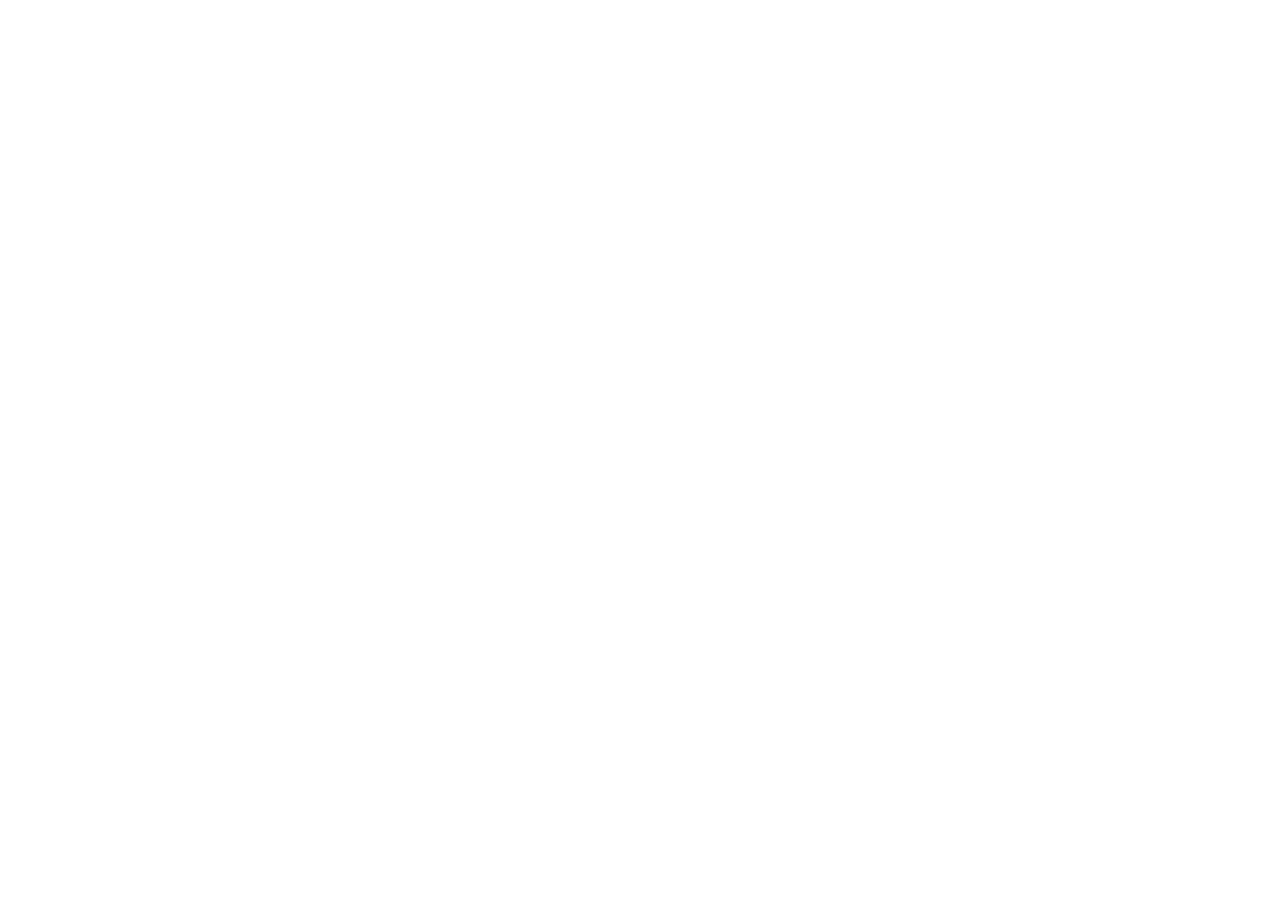
==== index.html @ 3b17bfa8 "pet-doc v1.0" ====
<!DOCTYPE html>
<html lang="en">
<head>
    <meta charset="UTF-8">
    <meta http-equiv="X-UA-Compatible" content="IE=edge">
    <meta name="viewport" content="width=device-width, initial-scale=1.0">
    <title>Document</title>
</head>
<body>
    
</body>
</html>
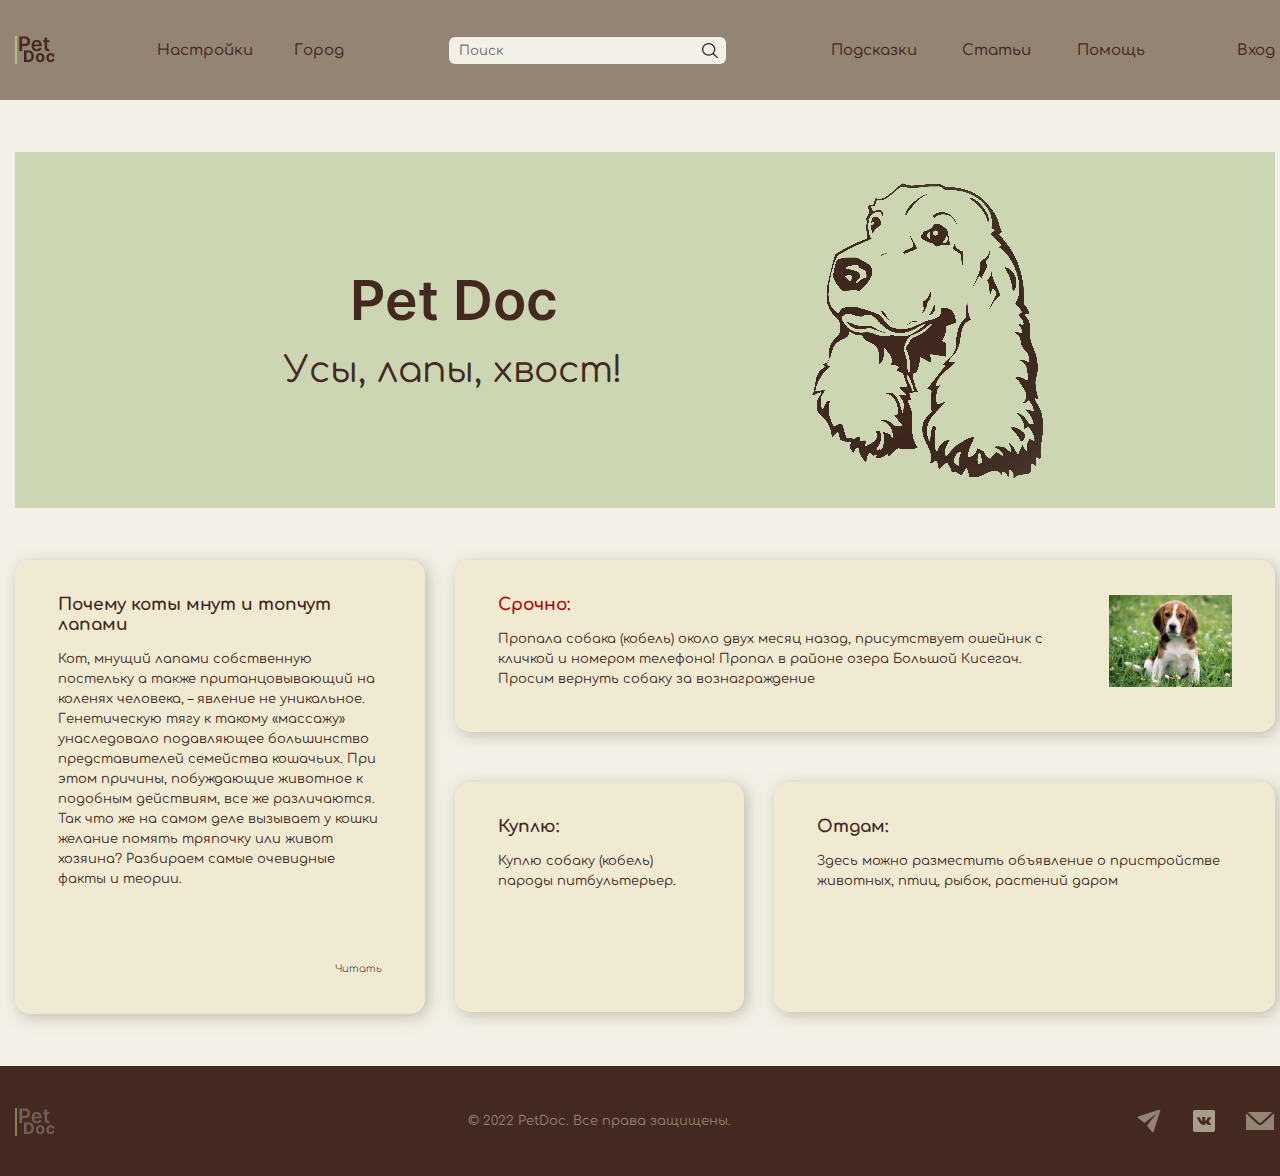
==== commit f4ceeb83: "pet-doc v1.01 FINAL popup -enter -reg" ====
--- a/index.html
+++ b/index.html
@@ -1,12 +1,309 @@
 <!DOCTYPE html>
 <html lang="en">
+
 <head>
     <meta charset="UTF-8">
     <meta http-equiv="X-UA-Compatible" content="IE=edge">
     <meta name="viewport" content="width=device-width, initial-scale=1.0">
-    <title>Document</title>
+    <title>Pet DOC</title>
+    <link rel="stylesheet" href="/css/style.css">
+    <script defer src="/js/script.js"></script>
 </head>
+
 <body>
-    
+    <header class="header lock-padding">
+        <div class="container">
+            <div class="header__inner">
+                <div class="header__logo">
+                    <div class="logo">
+                        <a href="#" class="logo__link link">
+                            <img src="/img/logo-header.png" alt="Лого" class="logo__img">
+                        </a>
+                    </div>
+                </div>
+                <div class="header__main">
+                    <div class="header__inner">
+                        <div class="header__left">
+                            <nav class="menu-header">
+                                <ul class="menu-header__list">
+                                    <li class="menu-header__item"><a href="#"
+                                            class="menu-header__link link">Настройки</a>
+                                    </li>
+                                    <li class="menu-header__item"><a href="#" class="menu-header__link link">Город</a>
+                                    </li>
+                                </ul>
+                            </nav>
+                        </div>
+                        <div class="header__center">
+                            <form action="#" method="post" class="form-search">
+                                <input type="text" class="form-search__input" placeholder="Поиск">
+                                <input type="button" class="form-search__btn link">
+                            </form>
+                        </div>
+                        <div class="header__right">
+                            <nav class="menu-header">
+                                <ul class="menu-header__list">
+                                    <li class="menu-header__item">
+                                        <a href="#" class="menu-header__link link">Подсказки</a>
+                                    </li>
+                                    <li class="menu-header__item">
+                                        <a href="#" class="menu-header__link link">Статьи</a>
+                                    </li>
+                                    <li class="menu-header__item menu-header__item-none">
+                                        <a href="#" class="menu-header__link link">Помощь</a>
+                                    </li>
+                                </ul>
+                            </nav>
+                        </div>
+                    </div>
+                </div>
+                <div class="header__exit">
+                    <nav class="menu-header">
+                        <ul class="menu-header__list">
+                            <li class="menu-header__item"><a href="#popup-enter" class="menu-header__link link popup-link">Вход</a></li>
+                        </ul>
+                    </nav>
+                </div>
+            </div>
+        </div>
+    </header>
+    <main class="main lock-padding">
+        <div class="container">
+            <section class="banner">
+                <div class="banner__body">
+                    <div class="banner__inner">
+                        <div class="banner__offer">
+                            <h1 class="banner__title">Pet Doc</h1>
+                            <h2 class="banner__text">Усы, лапы, хвост!</h2>
+                            <!-- <p class="banner__text">Вот мои докумунты!</p> -->
+                        </div>
+                        <div class="banner__image">
+                            <img src="/img/banner-dog.png" alt="Баннер" class="banner__img">
+                        </div>
+                    </div>
+                </div>
+            </section>
+            <section class="content">
+                <div class="content__inner">
+                    <div class="content__article">
+                        <article class="article block">
+                            <div class="article__inner">
+                                <div class="article__body">
+                                    <h4 class="article__title title">Почему коты мнут и топчут лапами</h4>
+                                    <p class="article__text text">
+                                        Кот, мнущий лапами собственную постельку а также пританцовывающий на коленях
+                                        человека, – явление не уникальное. Генетическую тягу к такому «массажу»
+                                        унаследовало подавляющее большинство представителей семейства кошачьих. При этом
+                                        причины, побуждающие животное к подобным действиям, все же различаются. Так что
+                                        же на самом деле вызывает у кошки
+                                        желание помять тряпочку или живот хозяина? Разбираем самые очевидные факты и
+                                        теории.
+                                    </p>
+                                </div>
+                                <div class="article__footer">
+                                    <a href="#" class="article__link link">Читать</a>
+                                </div>
+                            </div>
+                        </article>
+                    </div>
+                    <div class="content__ads">
+                        <div class="ads">
+                            <div class="ads__body">
+                                <div class="ads__block ads__block-long block">
+                                    <div class="ads__advert">
+                                        <div class="advert">
+                                            <div class="advert__inner advert__inner-image">
+                                                <div class="advert__content advert__content-image">
+                                                    <div class="advert__body">
+                                                        <h4 class="advert__title advert__title-red title">Срочно:</h4>
+                                                        <p class="advert__text text">
+                                                            Пропала собака (кобель) около двух месяц назад, присутствует
+                                                            ошейник с кличкой и номером телефона! Пропал в районе озера
+                                                            Большой Кисегач. Просим вернуть собаку за вознаграждение
+                                                        </p>
+                                                    </div>
+                                                </div>
+                                                <div class="advent__image">
+                                                    <img src="/img/ads-dog1.jpg" alt="Собака" class="advent__img">
+                                                </div>
+                                            </div>
+                                        </div>
+                                    </div>
+                                </div>
+                                <div class="ads__block ads__block-shot block">
+                                    <div class="ads__advert">
+                                        <div class="advert">
+                                            <div class="advert__inner">
+                                                <div class="advert__content">
+                                                    <div class="advert__body">
+                                                        <h4 class="advert__title title">Куплю:</h4>
+                                                        <p class="advert__text text">
+                                                            Куплю собаку (кобель) пароды питбультерьер.
+                                                        </p>
+                                                    </div>
+                                                </div>
+                                            </div>
+                                        </div>
+                                    </div>
+                                </div>
+                                <div class="ads__block ads__block-norm block">
+                                    <div class="ads__advert">
+                                        <div class="advert">
+                                            <div class="advert__inner">
+                                                <div class="advert__content">
+                                                    <div class="advert__body">
+                                                        <h4 class="advert__title title">Отдам:</h4>
+                                                        <p class="advert__text text">
+                                                            Здесь можно разместить объявление о пристройстве животных,
+                                                            птиц, рыбок, растений даром
+                                                        </p>
+                                                    </div>
+                                                </div>
+                                            </div>
+                                        </div>
+                                    </div>
+                                </div>
+                            </div>
+                        </div>
+                    </div>
+                </div>
+            </section>
+        </div>
+    </main>
+    <footer class="footer lock-padding">
+        <div class="container">
+            <div class="footer__inner">
+                <div class="footer__left">
+                    <div class="logo">
+                        <a href="#" class="logo__link link">
+                            <img src="/img/logo-footer.png" alt="Лого" class="logo__img">
+                        </a>
+                    </div>
+                </div>
+                <div class="footer__center">
+                    <p class="footer__copy">&#169 2022 PetDoc. Все права защищены.</p>
+                </div>
+                <div class="footer__right">
+                    <nav class="menu-footer">
+                        <ul class="menu-footer__list">
+                            <li class="menu-footer__item">
+                                <a href="#" class="menu-footer__link link">
+                                    <img src="/img/icon-telegram.png" alt="Telegram" class="menu-footer__img">
+                                </a>
+                            </li>
+                            <li class="menu-footer__item">
+                                <a href="#" class="menu-footer__link link">
+                                    <img src="/img/icon-vk.png" alt="VK" class="menu-footer__img">
+                                </a>
+                            </li>
+                            <li class="menu-footer__item">
+                                <a href="#" class="menu-footer__link link">
+                                    <img src="/img/icon-mail.png" alt="E-mail" class="menu-footer__img">
+                                </a>
+                            </li>
+                        </ul>
+                    </nav>
+                </div>
+            </div>
+        </div>
+    </footer>
+
+    <div id="popup-enter" class="popup-entrance">
+        <div class="popup-entrance__body">
+            <div class="popup-entrance__content">
+                <div class="popup-entrance__header">
+                    <div class="popup-entrance__close">
+                        <a href="#" class="popup-entrance__close-link  close-popup"><span class="popup-entrance__close-icon"></span></a>
+                    </div>
+                    <h2 class="popup-entrance__title">Вход</h2>
+                </div>
+                <div class="popup-entrance__form-entrance">
+                    <form class="form-entrance" action="#" method="post">
+                        <div class="form-entrance__imputs">
+                            <label class="form-entrance__label form-entrance__label-email"
+                                for="#entrance-email"></label>
+                            <input class="form-entrance__input form-entrance__input-email" id="entrance-email"
+                                type="text" placeholder="Почта" tabindex="1" />
+                            <label class="form-entrance__lebel form-entrance__label-password"
+                                for="#entrance-password"></label>
+                            <input class="form-entrance__input form-entrance__input-password" id="entrance-password"
+                                type="password" placeholder="Пароль" tabindex="2" />
+                        </div>
+                        <div class="form-entrance__checkbox">
+                            <div class="checkbox">
+                                <label class="checkbox__label">
+                                    <input class="checkbox__input" type="checkbox" tabindex="4" />
+                                    <span class="checkbox__span-fake"></span>
+                                    <span class="checkbox__span">Запомнить меня</span>
+                                </label>
+                            </div>
+                        </div>
+                        <label class="form-entrance__label form-entrance__label">
+                            <input class="form-entrance__button" id="entrance-button" type="button" value="Войти"
+                            tabindex="5" />
+                        </label>
+                    </form>
+                </div>
+                <div class="popup-entrance__footer">
+                    <div class="popup-entrance__footer-inem">
+                        <a href="#" class="popup-entrance__link">Забыли пароль?</a>
+                    </div>
+                    <div class="popup-entrance__footer-inem">
+                        <a href="#popup-reg" class="popup-entrance__link popup-link">Зарегистрироваться</a>
+                    </div>
+                </div>
+            </div>
+        </div>
+    </div>
+    <div id="popup-reg" class="popup-entrance">
+        <div class="popup-entrance__body">
+            <div class="popup-entrance__content">
+                <div class="popup-entrance__header">
+                    <div class="popup-entrance__close">
+                        <a href="#" class="popup-entrance__close-link close-popup"><span class="popup-entrance__close-icon"></span></a>
+                    </div>
+                    <h2 class="popup-entrance__title">Регистрация</h2>
+                </div>
+                <div class="popup-entrance__form-entrance">
+                    <form class="form-entrance" action="#" method="post">
+                        <div class="form-entrance__imputs">
+                            <label class="form-entrance__label form-entrance__label-login"
+                                for="#entrance-login"></label>
+                            <input class="form-entrance__input form-entrance__input-login" id="entrance-login"
+                                type="text" placeholder="Логин" tabindex="1" />
+                            <label class="form-entrance__label form-entrance__label-email"
+                                for="#entrance-email"></label>
+                            <input class="form-entrance__input form-entrance__input-email" id="entrance-email"
+                                type="text" placeholder="Почта" tabindex="2" />
+                            <label class="form-entrance__lebel form-entrance__label-password"
+                                for="#entrance-password"></label>
+                            <input class="form-entrance__input form-entrance__input-password" id="entrance-password"
+                                type="password" placeholder="Пароль" tabindex="3" />
+                            <label class="form-entrance__lebel form-entrance__label-password"
+                                for="#entrance-password-again"></label>
+                            <input class="form-entrance__input form-entrance__input-password"
+                                id="entrance-password-again" type="password" placeholder="Пароль ещё раз"
+                                tabindex="4" />
+                        </div>
+                        <div class="form-entrance__checkbox">
+                            <div class="checkbox">
+                                <label class="checkbox__label">
+                                    <input class="checkbox__input" type="checkbox" tabindex="5" />
+                                    <span class="checkbox__span-fake"></span>
+                                    <span class="checkbox__span">Согласен с <a href="#" class="checkbox__link checkbox__link-rules">"Правилами сервиса".</a></span>
+                                </label>
+                            </div>
+                        </div>
+                        <label class="form-entrance__label form-entrance__label">
+                            <input class="form-entrance__button" id="entrance-button" type="button" value="Зарегистрироваться"
+                                tabindex="5" />
+                        </label>
+                    </form>
+                </div>
+            </div>
+        </div>
+    </div>
+
 </body>
+
 </html>--- a/css/style.css
+++ b/css/style.css
@@ -0,0 +1,764 @@
+@charset "UTF-8";
+/*Обнуление*/
+* {
+  padding: 0;
+  margin: 0;
+  border: 0;
+}
+
+*, *:before, *:after {
+  -webkit-box-sizing: border-box;
+  box-sizing: border-box;
+}
+
+:focus, :active {
+  outline: none;
+}
+
+a:focus, a:active {
+  outline: none;
+}
+
+nav, footer, header, aside {
+  display: block;
+}
+
+html, body {
+  height: 100%;
+  width: 100%;
+  font-size: 100%;
+  line-height: 1;
+  font-size: 14px;
+  -ms-text-size-adjust: 100%;
+  -moz-text-size-adjust: 100%;
+  -webkit-text-size-adjust: 100%;
+}
+
+input, button, textarea {
+  font-family: inherit;
+}
+
+input::-ms-clear {
+  display: none;
+}
+
+button {
+  cursor: pointer;
+}
+
+button::-moz-focus-inner {
+  padding: 0;
+  border: 0;
+}
+
+a, a:visited {
+  text-decoration: none;
+}
+
+a:hover {
+  text-decoration: none;
+}
+
+ul li {
+  list-style: none;
+}
+
+img {
+  vertical-align: top;
+}
+
+h1, h2, h3, h4, h5, h6 {
+  font-size: inherit;
+  font-weight: inherit;
+}
+
+/*--------------------*/
+@font-face {
+  font-family: "Inter-SemiBold";
+  src: url(/fonts/Inter-SemiBold.eot);
+  src: url(/fonts/Inter-SemiBold.eot?#iefix) format("embedded-opentype"), url(/fonts/Inter-SemiBold.otf) format("otf"), url(/fonts/Inter-SemiBold.ttf) format("truetype"), url(/fonts/Inter-SemiBold.woff) format("woff"), url(/fonts/Inter-SemiBold.woff2) format("woff2");
+}
+@font-face {
+  font-family: "Comfortaa-VariableFont_wght";
+  src: url(/fonts/Comfortaa-VariableFont_wght.eot);
+  src: url(/fonts/Comfortaa-VariableFont_wght.eot?#iefix) format("embedded-opentype"), url(/fonts/Comfortaa-VariableFont_wght.otf) format("otf"), url(/fonts/Comfortaa-VariableFont_wght.ttf) format("truetype"), url(/fonts/Comfortaa-VariableFont_wght.woff) format("woff"), url(/fonts/Comfortaa-VariableFont_wght.woff2) format("woff2");
+}
+html,
+body {
+  font-family: "Comfortaa-VariableFont_wght", sans-serif;
+  font-weight: 400;
+  font-size: 13px;
+  color: #43291F;
+}
+
+html,
+body {
+  background-color: #F3F1E7;
+}
+
+body.lock {
+  overflow: hidden;
+}
+
+.header {
+  width: 100%;
+  height: 100px;
+  background-color: #948474;
+  background-size: cover;
+  margin-bottom: 52px;
+}
+.header__inner {
+  display: -webkit-box;
+  display: -ms-flexbox;
+  display: flex;
+  -webkit-box-pack: justify;
+      -ms-flex-pack: justify;
+          justify-content: space-between;
+  -webkit-box-align: center;
+      -ms-flex-align: center;
+          align-items: center;
+  height: 100px;
+}
+.header__main {
+  width: 988px;
+}
+.header__left {
+  width: 187px;
+}
+.header__right {
+  width: 314px;
+}
+
+.container {
+  width: 1290px;
+  margin: 0 auto;
+}
+
+.menu-header__list {
+  display: -webkit-box;
+  display: -ms-flexbox;
+  display: flex;
+  -webkit-box-pack: justify;
+      -ms-flex-pack: justify;
+          justify-content: space-between;
+  -webkit-box-align: center;
+      -ms-flex-align: center;
+          align-items: center;
+}
+.menu-header__link {
+  font-weight: 500;
+  font-size: 15px;
+  color: #43291F;
+}
+.menu-header__link:hover {
+  font-weight: 600;
+}
+.form-search {
+  position: relative;
+  width: 277px;
+  height: 27px;
+  /* Firefox 19+ */
+  /* Firefox 18- */
+}
+.form-search__input {
+  width: 277px;
+  height: 27px;
+  border-radius: 6px;
+  padding: 10px;
+  background-color: #F3F1E7;
+}
+.form-search ::-webkit-input-placeholder {
+  font-weight: 500;
+}
+.form-search ::-moz-placeholder {
+  font-weight: 500;
+}
+.form-search :-moz-placeholder {
+  font-weight: 500;
+}
+.form-search :-ms-input-placeholder {
+  font-weight: 500;
+}
+.form-search__btn {
+  width: 16px;
+  height: 15px;
+  background-image: url(/img/icon-search.png);
+  background-repeat: no-repeat;
+  position: absolute;
+  right: 8px;
+  top: 6px;
+  cursor: pointer;
+  z-index: 2;
+}
+
+.main {
+  width: 100%;
+  margin-bottom: 52px;
+}
+
+.banner {
+  background-color: #CCD6B2;
+  width: 100%;
+  height: 356px;
+  padding-left: 269px;
+  padding-right: 232px;
+  margin-bottom: 52px;
+}
+.banner__inner {
+  height: 356px;
+  display: -webkit-box;
+  display: -ms-flexbox;
+  display: flex;
+  -webkit-box-pack: justify;
+      -ms-flex-pack: justify;
+          justify-content: space-between;
+  -webkit-box-align: center;
+      -ms-flex-align: center;
+          align-items: center;
+}
+.banner__title {
+  font-family: "Inter-SemiBold", sans-serif;
+  font-weight: 600;
+  font-size: 55px;
+  text-align: center;
+  margin-bottom: 24px;
+}
+.banner__text {
+  font-size: 36px;
+  text-align: center;
+}
+.content__inner {
+  display: -webkit-box;
+  display: -ms-flexbox;
+  display: flex;
+  -webkit-box-pack: justify;
+      -ms-flex-pack: justify;
+          justify-content: space-between;
+  -webkit-box-align: center;
+      -ms-flex-align: center;
+          align-items: center;
+}
+.content__ads {
+  width: 850px;
+  height: 454px;
+}
+
+.article {
+  width: 410px;
+  height: 454px;
+}
+.article__inner {
+  display: -webkit-box;
+  display: -ms-flexbox;
+  display: flex;
+  -webkit-box-orient: vertical;
+  -webkit-box-direction: normal;
+      -ms-flex-direction: column;
+          flex-direction: column;
+  -webkit-box-pack: justify;
+      -ms-flex-pack: justify;
+          justify-content: space-between;
+  -webkit-box-align: end;
+      -ms-flex-align: end;
+          align-items: flex-end;
+  height: 100%;
+}
+.article__title {
+  font-weight: 700;
+  font-size: 17px;
+  line-height: 20px;
+  margin-bottom: 14px;
+}
+.article__text {
+  line-height: 20px;
+}
+.article__link {
+  font-weight: 300;
+  font-size: 10px;
+  color: #43291F;
+  line-height: 20px;
+}
+.article__link:hover {
+  font-weight: 700;
+}
+
+.block {
+  background-color: #F0EAD2;
+  border-radius: 15px;
+  padding: 35px 43px;
+  overflow: hidden;
+  -webkit-box-shadow: 3px 3px 15px rgba(148, 132, 116, 0.5);
+          box-shadow: 3px 3px 15px rgba(148, 132, 116, 0.5);
+}
+
+.ads__body {
+  display: -ms-grid;
+  display: grid;
+  -ms-grid-columns: 1fr 30px 1fr 30px 1fr 30px 1fr 30px 1fr 30px 1fr 30px 1fr 30px 1fr;
+  grid-template-columns: repeat(8, 1fr);
+  -ms-grid-rows: 172px 50px 230px;
+  grid-template-rows: 172px 230px;
+  row-gap: 50px;
+  -webkit-column-gap: 30px;
+     -moz-column-gap: 30px;
+          column-gap: 30px;
+}
+
+.ads__body > *:nth-child(1) {
+  -ms-grid-row: 1;
+  -ms-grid-column: 1;
+}
+
+.ads__body > *:nth-child(2) {
+  -ms-grid-row: 1;
+  -ms-grid-column: 3;
+}
+
+.ads__body > *:nth-child(3) {
+  -ms-grid-row: 1;
+  -ms-grid-column: 5;
+}
+
+.ads__body > *:nth-child(4) {
+  -ms-grid-row: 1;
+  -ms-grid-column: 7;
+}
+
+.ads__body > *:nth-child(5) {
+  -ms-grid-row: 1;
+  -ms-grid-column: 9;
+}
+
+.ads__body > *:nth-child(6) {
+  -ms-grid-row: 1;
+  -ms-grid-column: 11;
+}
+
+.ads__body > *:nth-child(7) {
+  -ms-grid-row: 1;
+  -ms-grid-column: 13;
+}
+
+.ads__body > *:nth-child(8) {
+  -ms-grid-row: 1;
+  -ms-grid-column: 15;
+}
+
+.ads__body > *:nth-child(9) {
+  -ms-grid-row: 3;
+  -ms-grid-column: 1;
+}
+
+.ads__body > *:nth-child(10) {
+  -ms-grid-row: 3;
+  -ms-grid-column: 3;
+}
+
+.ads__body > *:nth-child(11) {
+  -ms-grid-row: 3;
+  -ms-grid-column: 5;
+}
+
+.ads__body > *:nth-child(12) {
+  -ms-grid-row: 3;
+  -ms-grid-column: 7;
+}
+
+.ads__body > *:nth-child(13) {
+  -ms-grid-row: 3;
+  -ms-grid-column: 9;
+}
+
+.ads__body > *:nth-child(14) {
+  -ms-grid-row: 3;
+  -ms-grid-column: 11;
+}
+
+.ads__body > *:nth-child(15) {
+  -ms-grid-row: 3;
+  -ms-grid-column: 13;
+}
+
+.ads__body > *:nth-child(16) {
+  -ms-grid-row: 3;
+  -ms-grid-column: 15;
+}
+.ads__block-long {
+  -ms-grid-row: 1;
+      grid-row-start: 1;
+  -ms-grid-row-span: 1;
+  grid-row-end: 2;
+  -ms-grid-column: 1;
+      grid-column-start: 1;
+  -ms-grid-column-span: 8;
+  grid-column-end: 9;
+}
+.ads__block-shot {
+  -ms-grid-row: 2;
+      grid-row-start: 2;
+  -ms-grid-row-span: 1;
+  grid-row-end: 3;
+  -ms-grid-column: 1;
+      grid-column-start: 1;
+  -ms-grid-column-span: 3;
+  grid-column-end: 4;
+}
+.ads__block-norm {
+  -ms-grid-row: 2;
+      grid-row-start: 2;
+  -ms-grid-row-span: 1;
+  grid-row-end: 3;
+  -ms-grid-column: 4;
+      grid-column-start: 4;
+  -ms-grid-column-span: 5;
+  grid-column-end: 9;
+}
+
+.advert__inner-image {
+  display: -webkit-box;
+  display: -ms-flexbox;
+  display: flex;
+  -webkit-box-pack: justify;
+      -ms-flex-pack: justify;
+          justify-content: space-between;
+  -webkit-box-align: start;
+      -ms-flex-align: start;
+          align-items: flex-start;
+}
+.advert__content {
+  overflow: hidden;
+}
+.advert__content-image {
+  width: 547px;
+}
+.advert__title {
+  font-weight: 700;
+  font-size: 17px;
+  line-height: 20px;
+  margin-bottom: 14px;
+}
+.advert__title-red {
+  color: #B40909;
+}
+.advert__body {
+  overflow: hidden;
+}
+.advert__text {
+  line-height: 20px;
+}
+.advert__image {
+  -ms-flex-item-align: center;
+      -ms-grid-row-align: center;
+      align-self: center;
+}
+.advert__img {
+  width: 123px;
+  height: 92px;
+}
+
+.footer {
+  width: 100%;
+  height: 110px;
+  background-color: #43291F;
+}
+.footer__inner {
+  height: 110px;
+  display: -webkit-box;
+  display: -ms-flexbox;
+  display: flex;
+  -webkit-box-pack: justify;
+      -ms-flex-pack: justify;
+          justify-content: space-between;
+  -webkit-box-align: center;
+      -ms-flex-align: center;
+          align-items: center;
+}
+.footer__copy {
+  color: #948474;
+}
+.footer__right {
+  width: 140px;
+}
+
+.menu-footer__list {
+  display: -webkit-box;
+  display: -ms-flexbox;
+  display: flex;
+  -webkit-box-pack: justify;
+      -ms-flex-pack: justify;
+          justify-content: space-between;
+  -webkit-box-align: center;
+      -ms-flex-align: center;
+          align-items: center;
+}
+.popup-entrance {
+  position: fixed;
+  width: 100%;
+  height: 100%;
+  background-color: rgba(67, 41, 31, 0.8);
+  top: 0;
+  left: 0;
+  z-index: 5;
+  opacity: 0;
+  visibility: hidden;
+  overflow-y: auto;
+  overflow-x: hidden;
+  -webkit-transition: all 0.8s ease 0s;
+  transition: all 0.8s ease 0s;
+}
+.popup-entrance__body {
+  min-height: 100%;
+  display: -webkit-box;
+  display: -ms-flexbox;
+  display: flex;
+  -webkit-box-align: center;
+      -ms-flex-align: center;
+          align-items: center;
+  -webkit-box-pack: center;
+      -ms-flex-pack: center;
+          justify-content: center;
+}
+.popup-entrance__content {
+  background-color: #F3F1E7;
+  width: 451px;
+  padding: 30px 30px 78px 30px;
+  border-radius: 15px;
+}
+.popup-entrance__header {
+  margin-bottom: 53px;
+}
+.popup-entrance__close {
+  position: relative;
+  width: 100%;
+  height: 15px;
+  margin-bottom: 27px;
+  top: 0;
+  left: 0;
+}
+.popup-entrance__close-icon {
+  display: inline-block;
+  position: absolute;
+  top: 0;
+  right: 0;
+  width: 15px;
+  height: 15px;
+}
+.popup-entrance__close-icon::before, .popup-entrance__close-icon::after {
+  content: "";
+  left: 0;
+  position: absolute;
+  height: 10%;
+  width: 100%;
+  border: 1px solid #43291F;
+}
+.popup-entrance__close-icon::before {
+  top: 50%;
+  -webkit-transform: rotate(-45deg) translate(0px, -50%);
+          transform: rotate(-45deg) translate(0px, -50%);
+}
+.popup-entrance__close-icon::after {
+  bottom: 50%;
+  -webkit-transform: rotate(45deg) translate(0px, 50%);
+          transform: rotate(45deg) translate(0px, 50%);
+}
+.popup-entrance__title {
+  font-size: 36px;
+  text-align: center;
+}
+.popup-entrance__footer {
+  margin-top: 36px;
+}
+.popup-entrance__footer-inem {
+  display: -webkit-box;
+  display: -ms-flexbox;
+  display: flex;
+  -webkit-box-pack: center;
+      -ms-flex-pack: center;
+          justify-content: center;
+  -webkit-box-align: center;
+      -ms-flex-align: center;
+          align-items: center;
+  margin-bottom: 12px;
+}
+.popup-entrance__footer-inem:last-child {
+  margin-bottom: 0;
+}
+.popup-entrance__link {
+  color: #948474;
+}
+.popup-entrance__link:hover {
+  font-weight: 600;
+}
+
+.popup-entrance.open {
+  opacity: 1;
+  visibility: visible;
+}
+
+.form-entrance {
+  width: 324px;
+  margin: 0 auto;
+  /* Firefox 19+ */
+  /* Firefox 18- */
+}
+.form-entrance__imputs {
+  margin-bottom: 15px;
+}
+.form-entrance__input {
+  width: 324px;
+  height: 37px;
+  border: 1px solid #43291f;
+  border-radius: 9px;
+  margin-bottom: 12px;
+  padding: 10px 10px 10px 40px;
+  font-weight: 400;
+  font-size: 15px;
+  line-height: 17px;
+  color: #43291F;
+  background-color: #F3F1E7;
+  background-repeat: no-repeat;
+  cursor: pointer;
+}
+.form-entrance__input:last-child {
+  margin-bottom: 0;
+}
+.form-entrance__input::before {
+  content: "";
+  position: absolute;
+}
+.form-entrance ::-webkit-input-placeholder {
+  font-weight: 400;
+  font-size: 15px;
+  line-height: 17px;
+  color: #948474;
+}
+.form-entrance ::-moz-placeholder {
+  font-weight: 400;
+  font-size: 15px;
+  line-height: 17px;
+  color: #948474;
+}
+.form-entrance :-moz-placeholder {
+  font-weight: 400;
+  font-size: 15px;
+  line-height: 17px;
+  color: #948474;
+}
+.form-entrance :-ms-input-placeholder {
+  font-weight: 400;
+  font-size: 15px;
+  line-height: 17px;
+  color: #948474;
+}
+.form-entrance__input-login {
+  background-image: url(/img/icon-user.png);
+  background-position: left 10px top 7px;
+}
+.form-entrance__input-email {
+  background-image: url(/img/icon-mail_small.png);
+  background-position: left 10px top 7px;
+}
+.form-entrance__input-password {
+  background-image: url(/img/icon-password.png);
+  background-position: left 12px top 9px;
+}
+.form-entrance__checkbox {
+  width: 324px;
+  display: -webkit-box;
+  display: -ms-flexbox;
+  display: flex;
+  -webkit-box-pack: justify;
+      -ms-flex-pack: justify;
+          justify-content: space-between;
+  -webkit-box-align: center;
+      -ms-flex-align: center;
+          align-items: center;
+  margin-bottom: 31px;
+}
+.form-entrance__button {
+  width: 324px;
+  height: 37px;
+  background-color: #ADC178;
+  border-radius: 9px;
+  font-weight: 700;
+  font-size: 16px;
+  color: #43291F;
+  cursor: pointer;
+}
+
+.checkbox {
+  width: 324px;
+}
+.checkbox__label {
+  position: relative;
+  width: 324px;
+  height: 15px;
+  bottom: 0px;
+  left: 0px;
+  cursor: pointer;
+}
+.checkbox__input {
+  display: none;
+}
+.checkbox__span-fake {
+  display: block;
+  position: relative;
+  width: 15px;
+  height: 15px;
+  border: 1px solid #948474;
+  border-radius: 4px;
+  bottom: 0;
+  left: 0;
+}
+.checkbox__span-fake::before {
+  content: "";
+  position: absolute;
+  display: block;
+  width: 7.5px;
+  height: 7.5px;
+  border-radius: 2px;
+  top: 50%;
+  left: 50%;
+  -webkit-transform: translate(-50%, -50%);
+          transform: translate(-50%, -50%);
+  background-color: #948474;
+  opacity: 0;
+  -webkit-transition: all 1s ease;
+  transition: all 1s ease;
+}
+.checkbox__input:checked + .checkbox__span-fake::before {
+  opacity: 1;
+}
+.checkbox__span {
+  display: inline-block;
+  position: absolute;
+  font-weight: 400;
+  font-size: 11px;
+  color: #948474;
+  left: 25px;
+  top: 3px;
+}
+.checkbox__link {
+  font-size: 13px;
+  color: #948474;
+}
+.checkbox__link:hover {
+  font-weight: 600;
+}
+@media (max-width: 1290px) {
+  .header {
+    width: 1290px;
+  }
+  .main {
+    width: 1290px;
+  }
+  .footer {
+    width: 1290px;
+  }
+  .container {
+    padding: 0 15px;
+  }
+  .content__article {
+    margin-right: 30px;
+  }
+}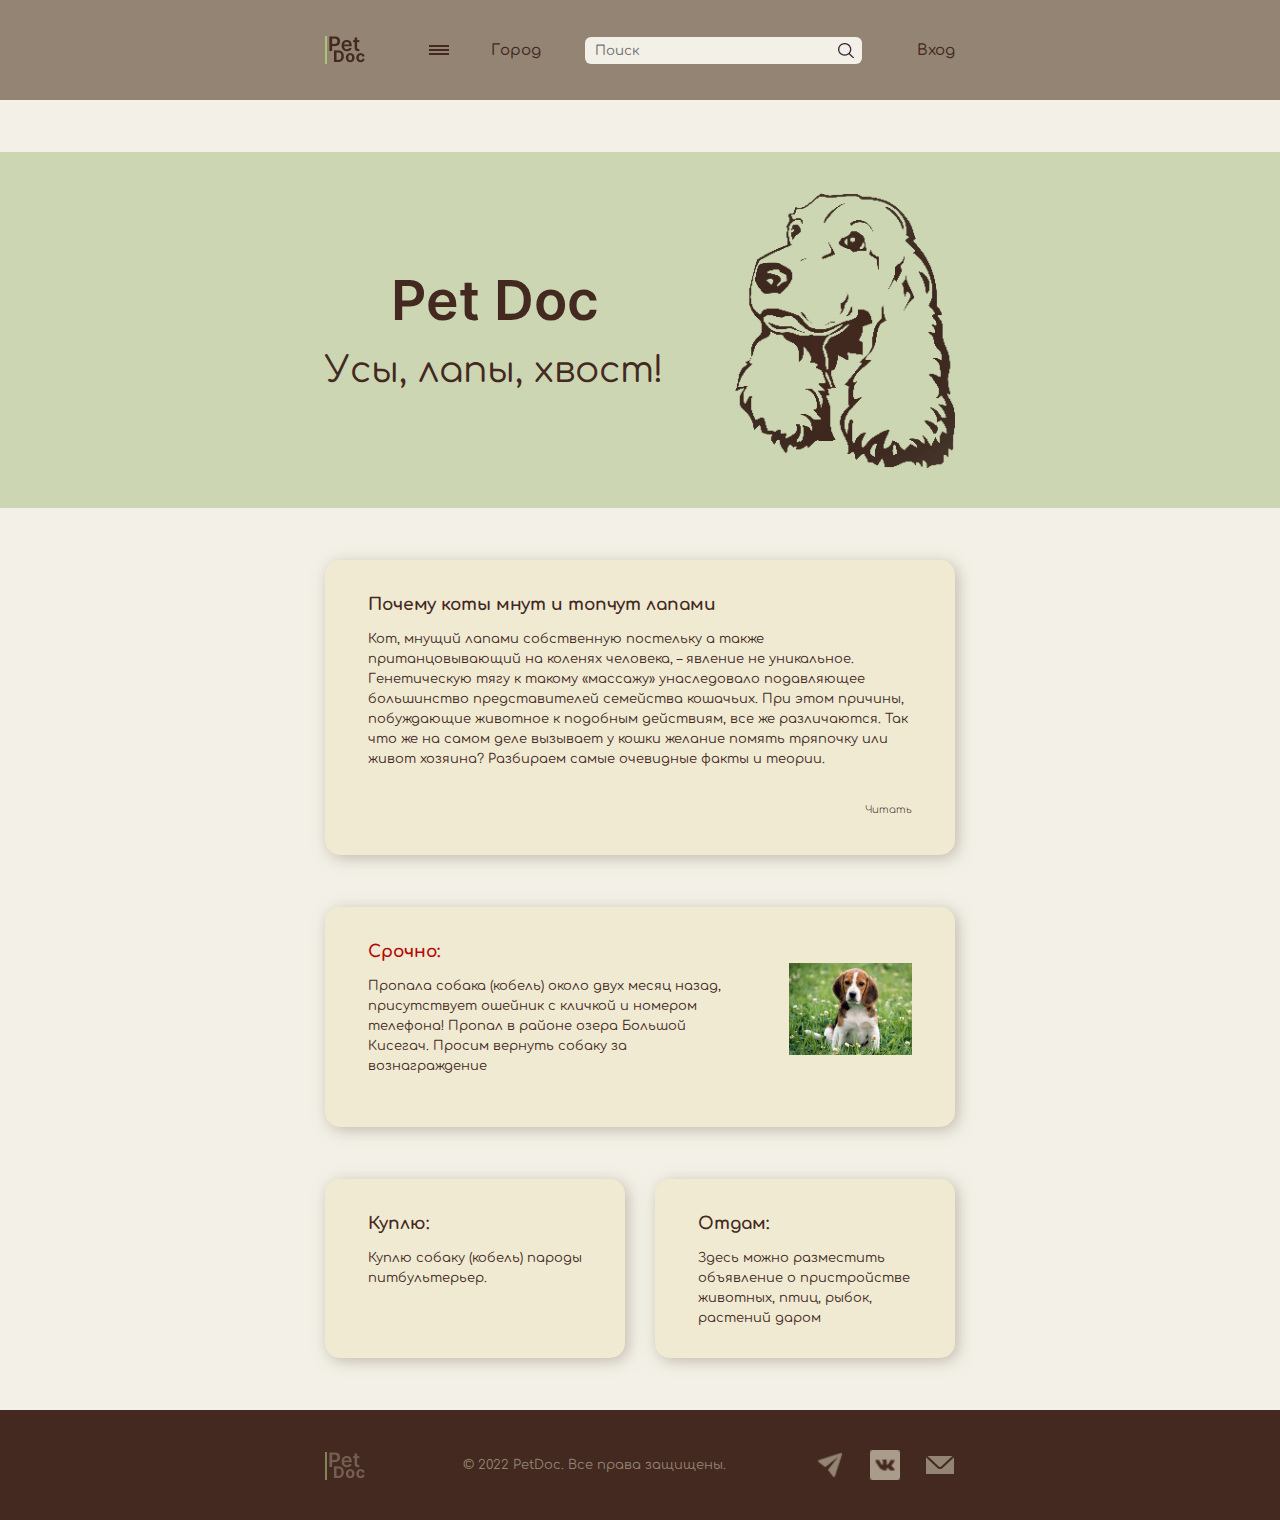
==== commit 010faf0c: "pet-doc v1.02 FINAL index.html adaptiv" ====
--- a/index.html
+++ b/index.html
@@ -23,13 +23,17 @@
                 </div>
                 <div class="header__main">
                     <div class="header__inner">
+                        <a href="#popup-burger" class="header__burger-link popup-link">
+                            <span class="header__burger-span"></span>
+                        </a>
                         <div class="header__left">
                             <nav class="menu-header">
                                 <ul class="menu-header__list">
+                                    <li class="menu-header__item  menu-header__item-none"><a href="/personal.html"
+                                            class="menu-header__link link">Настройки</a>
+                                    </li>
                                     <li class="menu-header__item"><a href="#"
-                                            class="menu-header__link link">Настройки</a>
-                                    </li>
-                                    <li class="menu-header__item"><a href="#" class="menu-header__link link">Город</a>
+                                            class="menu-header__link link">Город</a>
                                     </li>
                                 </ul>
                             </nav>
@@ -43,10 +47,10 @@
                         <div class="header__right">
                             <nav class="menu-header">
                                 <ul class="menu-header__list">
-                                    <li class="menu-header__item">
+                                    <li class="menu-header__item  menu-header__item-none">
                                         <a href="#" class="menu-header__link link">Подсказки</a>
                                     </li>
-                                    <li class="menu-header__item">
+                                    <li class="menu-header__item  menu-header__item-none">
                                         <a href="#" class="menu-header__link link">Статьи</a>
                                     </li>
                                     <li class="menu-header__item menu-header__item-none">
@@ -60,7 +64,8 @@
                 <div class="header__exit">
                     <nav class="menu-header">
                         <ul class="menu-header__list">
-                            <li class="menu-header__item"><a href="#popup-enter" class="menu-header__link link popup-link">Вход</a></li>
+                            <li class="menu-header__item"><a href="#popup-enter"
+                                    class="menu-header__link link popup-link">Вход</a></li>
                         </ul>
                     </nav>
                 </div>
@@ -68,22 +73,23 @@
         </div>
     </header>
     <main class="main lock-padding">
-        <div class="container">
-            <section class="banner">
+        <section class="banner">
+            <div class="container">
                 <div class="banner__body">
                     <div class="banner__inner">
                         <div class="banner__offer">
                             <h1 class="banner__title">Pet Doc</h1>
-                            <h2 class="banner__text">Усы, лапы, хвост!</h2>
-                            <!-- <p class="banner__text">Вот мои докумунты!</p> -->
+                            <p class="banner__text">Усы, лапы, хвост!</p>
                         </div>
                         <div class="banner__image">
                             <img src="/img/banner-dog.png" alt="Баннер" class="banner__img">
                         </div>
                     </div>
                 </div>
-            </section>
-            <section class="content">
+            </div>
+        </section>
+        <section class="content">
+            <div class="container">
                 <div class="content__inner">
                     <div class="content__article">
                         <article class="article block">
@@ -123,8 +129,8 @@
                                                         </p>
                                                     </div>
                                                 </div>
-                                                <div class="advent__image">
-                                                    <img src="/img/ads-dog1.jpg" alt="Собака" class="advent__img">
+                                                <div class="advert__image">
+                                                    <img src="/img/ads-dog1.jpg" alt="Собака" class="advert__img">
                                                 </div>
                                             </div>
                                         </div>
@@ -167,8 +173,8 @@
                         </div>
                     </div>
                 </div>
-            </section>
-        </div>
+            </div>
+        </section>
     </main>
     <footer class="footer lock-padding">
         <div class="container">
@@ -181,24 +187,24 @@
                     </div>
                 </div>
                 <div class="footer__center">
-                    <p class="footer__copy">&#169 2022 PetDoc. Все права защищены.</p>
+                    <p class="footer__copy">&#169 2022 <span class="footer__span">PetDoc. Все права защищены.</span></p>
                 </div>
                 <div class="footer__right">
                     <nav class="menu-footer">
                         <ul class="menu-footer__list">
                             <li class="menu-footer__item">
                                 <a href="#" class="menu-footer__link link">
-                                    <img src="/img/icon-telegram.png" alt="Telegram" class="menu-footer__img">
+                                    <img src="/img/icon-telegram.png" alt="Telegram" class="menu-footer__img menu-footer__img-telegram">
                                 </a>
                             </li>
                             <li class="menu-footer__item">
                                 <a href="#" class="menu-footer__link link">
-                                    <img src="/img/icon-vk.png" alt="VK" class="menu-footer__img">
+                                    <img src="/img/icon-vk.png" alt="VK" class="menu-footer__img menu-footer__img-vk">
                                 </a>
                             </li>
                             <li class="menu-footer__item">
                                 <a href="#" class="menu-footer__link link">
-                                    <img src="/img/icon-mail.png" alt="E-mail" class="menu-footer__img">
+                                    <img src="/img/icon-mail.png" alt="E-mail" class="menu-footer__img menu-footer__img-mail">
                                 </a>
                             </li>
                         </ul>
@@ -213,7 +219,8 @@
             <div class="popup-entrance__content">
                 <div class="popup-entrance__header">
                     <div class="popup-entrance__close">
-                        <a href="#" class="popup-entrance__close-link  close-popup"><span class="popup-entrance__close-icon"></span></a>
+                        <a href="#" class="popup-entrance__close-link  close-popup"><span
+                                class="popup-entrance__close-icon"></span></a>
                     </div>
                     <h2 class="popup-entrance__title">Вход</h2>
                 </div>
@@ -240,7 +247,7 @@
                         </div>
                         <label class="form-entrance__label form-entrance__label">
                             <input class="form-entrance__button" id="entrance-button" type="button" value="Войти"
-                            tabindex="5" />
+                                tabindex="5" />
                         </label>
                     </form>
                 </div>
@@ -260,7 +267,8 @@
             <div class="popup-entrance__content">
                 <div class="popup-entrance__header">
                     <div class="popup-entrance__close">
-                        <a href="#" class="popup-entrance__close-link close-popup"><span class="popup-entrance__close-icon"></span></a>
+                        <a href="#" class="popup-entrance__close-link close-popup"><span
+                                class="popup-entrance__close-icon"></span></a>
                     </div>
                     <h2 class="popup-entrance__title">Регистрация</h2>
                 </div>
@@ -290,19 +298,50 @@
                                 <label class="checkbox__label">
                                     <input class="checkbox__input" type="checkbox" tabindex="5" />
                                     <span class="checkbox__span-fake"></span>
-                                    <span class="checkbox__span">Согласен с <a href="#" class="checkbox__link checkbox__link-rules">"Правилами сервиса".</a></span>
+                                    <span class="checkbox__span">Согласен с <a href="#"
+                                            class="checkbox__link checkbox__link-rules">"Правилами сервиса".</a></span>
                                 </label>
                             </div>
                         </div>
                         <label class="form-entrance__label form-entrance__label">
-                            <input class="form-entrance__button" id="entrance-button" type="button" value="Зарегистрироваться"
-                                tabindex="5" />
+                            <input class="form-entrance__button" id="entrance-button" type="button"
+                                value="Зарегистрироваться" tabindex="5" />
                         </label>
                     </form>
                 </div>
             </div>
         </div>
     </div>
+    <div id="popup-burger" class="popup-entrance">
+        <div class="popup-entrance__body popup-entrance__body-popup-burger">
+            <div class="popup-entrance__content popup-entrance__content-popup-burger">
+                <div class="popup-entrance__header-popup-burger">
+                    <div class="popup-entrance__close-popup-burger">
+                        <a href="#" class="popup-entrance__close-link-popup-burger close-popup"><span
+                                class="popup-entrance__close-icon-popup-burger"></span></a>
+                    </div>
+                </div>
+                <div class="popup-entrance__menu-header-popup">
+                    <nav class="menu-header-popup">
+                        <ul class="menu-header-popup__list">
+                            <li class="menu-header-popup__item">
+                                <a href="#" class="menu-header-popup__link link">Подсказки</a>
+                            </li>
+                            <li class="menu-header-popup__item">
+                                <a href="#" class="menu-header-popup__link link">Статьи</a>
+                            </li>
+                            <li class="menu-header-popup__item">
+                                <a href="#" class="menu-header-popup__link link">Помощь</a>
+                            </li>
+                            <li class="menu-header-popup__item">
+                                <a href="#" class="menu-header-popup__link link">Настройки</a>
+                            </li>
+                        </ul>
+                    </nav>
+                </div>
+            </div>
+        </div>
+    </div>
 
 </body>
 
--- a/css/style.css
+++ b/css/style.css
@@ -102,7 +102,7 @@
 
 .header {
   width: 100%;
-  height: 100px;
+  min-height: 100px;
   background-color: #948474;
   background-size: cover;
   margin-bottom: 52px;
@@ -118,6 +118,9 @@
       -ms-flex-align: center;
           align-items: center;
   height: 100px;
+}
+.header__burger-link {
+  display: none;
 }
 .header__main {
   width: 988px;
@@ -200,9 +203,10 @@
   background-color: #CCD6B2;
   width: 100%;
   height: 356px;
-  padding-left: 269px;
-  padding-right: 232px;
   margin-bottom: 52px;
+}
+.banner__body {
+  padding: 0 331px;
 }
 .banner__inner {
   height: 356px;
@@ -227,6 +231,11 @@
   font-size: 36px;
   text-align: center;
 }
+.banner__img {
+  width: 220px;
+  height: 275px;
+}
+
 .content__inner {
   display: -webkit-box;
   display: -ms-flexbox;
@@ -240,7 +249,7 @@
 }
 .content__ads {
   width: 850px;
-  height: 454px;
+  height: 100%;
 }
 
 .article {
@@ -289,6 +298,13 @@
   overflow: hidden;
   -webkit-box-shadow: 3px 3px 15px rgba(148, 132, 116, 0.5);
           box-shadow: 3px 3px 15px rgba(148, 132, 116, 0.5);
+}
+
+.suptitle {
+  font-weight: 700;
+  font-size: 24px;
+  text-align: center;
+  margin-bottom: 30px;
 }
 
 .ads__body {
@@ -456,6 +472,343 @@
   height: 92px;
 }
 
+.personal {
+  background-color: #CCD6B2;
+  width: 100%;
+  height: 150px;
+  margin-bottom: 52px;
+}
+.personal__inner {
+  display: -webkit-box;
+  display: -ms-flexbox;
+  display: flex;
+  -webkit-box-pack: justify;
+      -ms-flex-pack: justify;
+          justify-content: space-between;
+  -webkit-box-align: center;
+      -ms-flex-align: center;
+          align-items: center;
+  height: 150px;
+}
+.personal__profile {
+  min-width: 204px;
+  height: 71px;
+  display: -webkit-box;
+  display: -ms-flexbox;
+  display: flex;
+  -webkit-box-pack: justify;
+      -ms-flex-pack: justify;
+          justify-content: space-between;
+  -webkit-box-align: center;
+      -ms-flex-align: center;
+          align-items: center;
+}
+.personal__img {
+  width: 71px;
+  height: 71px;
+  border-radius: 10px;
+}
+.personal__login {
+  font-weight: 600;
+  font-size: 24px;
+  margin-bottom: 7px;
+}
+.personal__id {
+  font-weight: 500;
+}
+.personal__title {
+  font-weight: 700;
+  font-size: 36px;
+}
+
+.buttons__links {
+  width: 250px;
+  display: -webkit-box;
+  display: -ms-flexbox;
+  display: flex;
+  -webkit-box-pack: justify;
+      -ms-flex-pack: justify;
+          justify-content: space-between;
+  -webkit-box-align: center;
+      -ms-flex-align: center;
+          align-items: center;
+}
+.buttons__link {
+  display: inline-block;
+  width: 110px;
+  height: 29px;
+  border-radius: 7px;
+  text-align: center;
+  color: #43291F;
+  font-weight: 700;
+  font-size: 12px;
+  line-height: 26px;
+}
+.buttons__link-profile {
+  background-color: #BBB1A8;
+  border: 2px solid #BBB1A8;
+}
+.buttons__link-volonter {
+  border: 2px solid #BBB1A8;
+}
+.buttons__link-add {
+  background-color: #ADC178;
+  border: 2px solid #ADC178;
+}
+.buttons__link-preview {
+  border: 2px solid #ADC178;
+}
+
+.content-personal__top {
+  margin-bottom: 52px;
+}
+.content-personal__top-inner {
+  display: -webkit-box;
+  display: -ms-flexbox;
+  display: flex;
+  -webkit-box-pack: justify;
+      -ms-flex-pack: justify;
+          justify-content: space-between;
+  -webkit-box-align: center;
+      -ms-flex-align: center;
+          align-items: center;
+}
+.reminder {
+  width: 520px;
+  height: 275px;
+}
+.reminder__inner {
+  height: 100%;
+  display: -webkit-box;
+  display: -ms-flexbox;
+  display: flex;
+  -webkit-box-orient: vertical;
+  -webkit-box-direction: normal;
+      -ms-flex-direction: column;
+          flex-direction: column;
+  -webkit-box-pack: justify;
+      -ms-flex-pack: justify;
+          justify-content: space-between;
+  -webkit-box-align: center;
+      -ms-flex-align: center;
+          align-items: center;
+}
+.reminder__body {
+  width: 100%;
+}
+.reminder__item {
+  display: -webkit-box;
+  display: -ms-flexbox;
+  display: flex;
+  -webkit-box-pack: justify;
+      -ms-flex-pack: justify;
+          justify-content: space-between;
+  -webkit-box-align: center;
+      -ms-flex-align: center;
+          align-items: center;
+  margin-bottom: 3px;
+}
+.reminder__item:last-child {
+  margin-bottom: 0;
+}
+.reminder__link-block {
+  display: -webkit-box;
+  display: -ms-flexbox;
+  display: flex;
+  -webkit-box-pack: justify;
+      -ms-flex-pack: justify;
+          justify-content: space-between;
+  -webkit-box-align: center;
+      -ms-flex-align: center;
+          align-items: center;
+  width: 345px;
+}
+.reminder__span {
+  font-weight: 500;
+  font-size: 13px;
+  color: #43291F;
+  line-height: 20px;
+}
+.reminder__span-del {
+  display: inline-block;
+  position: relative;
+  top: 0;
+  right: 0;
+  width: 13px;
+  height: 13px;
+}
+.reminder__span-del::before, .reminder__span-del::after {
+  content: "";
+  left: 0;
+  position: absolute;
+  height: 3%;
+  width: 100%;
+  border: 1px solid #948474;
+}
+.reminder__span-del::before {
+  top: 50%;
+  -webkit-transform: rotate(-45deg) translate(0px, -50%);
+          transform: rotate(-45deg) translate(0px, -50%);
+}
+.reminder__span-del::after {
+  bottom: 50%;
+  -webkit-transform: rotate(45deg) translate(0px, 50%);
+          transform: rotate(45deg) translate(0px, 50%);
+}
+
+.advert-add {
+  width: 740px;
+  height: 275px;
+}
+.advert-add__inner {
+  height: 100%;
+  display: -webkit-box;
+  display: -ms-flexbox;
+  display: flex;
+  -webkit-box-orient: vertical;
+  -webkit-box-direction: normal;
+      -ms-flex-direction: column;
+          flex-direction: column;
+  -webkit-box-pack: justify;
+      -ms-flex-pack: justify;
+          justify-content: space-between;
+  -webkit-box-align: center;
+      -ms-flex-align: center;
+          align-items: center;
+}
+.advert-add__inner-image {
+  display: -webkit-box;
+  display: -ms-flexbox;
+  display: flex;
+  -webkit-box-pack: justify;
+      -ms-flex-pack: justify;
+          justify-content: space-between;
+  -webkit-box-align: start;
+      -ms-flex-align: start;
+          align-items: flex-start;
+}
+.advert-add__content {
+  width: 507px;
+}
+.advert-add__body {
+  width: 100%;
+}
+.advert-add__title {
+  font-weight: 700;
+  font-size: 17px;
+  margin-bottom: 12px;
+}
+.advert-add__text {
+  font-weight: 500;
+  line-height: 20px;
+}
+.advert-add__img {
+  width: 123px;
+  height: 92px;
+  border-radius: 10px;
+}
+
+.mypets {
+  width: 100%;
+  height: 225px;
+}
+.mypets__inner {
+  width: 100%;
+  height: auto;
+  display: -webkit-box;
+  display: -ms-flexbox;
+  display: flex;
+  -webkit-box-pack: justify;
+      -ms-flex-pack: justify;
+          justify-content: space-between;
+  -webkit-box-align: center;
+      -ms-flex-align: center;
+          align-items: center;
+}
+.mypets__list {
+  display: -ms-grid;
+  display: grid;
+  -ms-grid-columns: 1fr 92px 1fr 92px 1fr;
+  grid-template-columns: repeat(3, 1fr);
+  -ms-grid-rows: 100px;
+  grid-template-rows: 100px;
+  -webkit-column-gap: 92px;
+     -moz-column-gap: 92px;
+          column-gap: 92px;
+}
+.mypets__list > *:nth-child(1) {
+  -ms-grid-row: 1;
+  -ms-grid-column: 1;
+}
+.mypets__list > *:nth-child(2) {
+  -ms-grid-row: 1;
+  -ms-grid-column: 3;
+}
+.mypets__list > *:nth-child(3) {
+  -ms-grid-row: 1;
+  -ms-grid-column: 5;
+}
+.mypets__item {
+  width: 199px;
+  height: 100px;
+}
+.mypets__item-1 {
+  -ms-grid-row: 1;
+      grid-row-start: 1;
+  -ms-grid-row-span: 1;
+  grid-row-end: 2;
+  -ms-grid-column: 1;
+      grid-column-start: 1;
+  -ms-grid-column-span: 1;
+  grid-column-end: 2;
+}
+.mypets__item-2 {
+  -ms-grid-row: 1;
+      grid-row-start: 1;
+  -ms-grid-row-span: 1;
+  grid-row-end: 2;
+  -ms-grid-column: 2;
+      grid-column-start: 2;
+  -ms-grid-column-span: 1;
+  grid-column-end: 3;
+}
+.mypets__item-3 {
+  -ms-grid-row: 1;
+      grid-row-start: 1;
+  -ms-grid-row-span: 1;
+  grid-row-end: 2;
+  -ms-grid-column: 3;
+      grid-column-start: 3;
+  -ms-grid-column-span: 1;
+  grid-column-end: 4;
+}
+.mypets__link {
+  display: -webkit-box;
+  display: -ms-flexbox;
+  display: flex;
+  -webkit-box-pack: justify;
+      -ms-flex-pack: justify;
+          justify-content: space-between;
+  -webkit-box-align: center;
+      -ms-flex-align: center;
+          align-items: center;
+}
+.mypets__avatar {
+  width: 100px;
+  height: 100px;
+  border-radius: 10px;
+}
+.mypets__nic {
+  margin-bottom: 11px;
+  font-weight: 700;
+  font-size: 17px;
+  color: #43291F;
+}
+.mypets__id {
+  font-weight: 500;
+  color: #43291F;
+}
+
 .footer {
   width: 100%;
   height: 110px;
@@ -491,6 +844,11 @@
       -ms-flex-align: center;
           align-items: center;
 }
+.menu-footer__img {
+  width: 30px;
+  height: 30px;
+}
+
 .popup-entrance {
   position: fixed;
   width: 100%;
@@ -549,7 +907,7 @@
   position: absolute;
   height: 10%;
   width: 100%;
-  border: 1px solid #43291F;
+  border: 1px solid #948474;
 }
 .popup-entrance__close-icon::before {
   top: 50%;
@@ -745,20 +1103,527 @@
 .checkbox__link:hover {
   font-weight: 600;
 }
-@media (max-width: 1290px) {
+@media (max-width: 1440px) {
   .header {
-    width: 1290px;
+    min-width: 768px;
+  }
+  .container {
+    width: 630px;
+  }
+  .header__main {
+    width: 433px;
+  }
+  .header__left {
+    width: 52px;
+  }
+  .header__right {
+    display: none;
+  }
+  .menu-header__item-none {
+    display: none;
+  }
+  .header__burger-link {
+    display: block;
+    position: relative;
+    width: 20px;
+    height: 10px;
+  }
+  .header__burger-span,
+.header__burger-link::before,
+.header__burger-link::after {
+    left: 0;
+    position: absolute;
+    height: 20%;
+    width: 100%;
+    background-color: #43291F;
+  }
+  .header__burger-link::before,
+.header__burger-link::after {
+    content: "";
+  }
+  .header__burger-link::before {
+    top: 0px;
+  }
+  .header__burger-link::after {
+    bottom: 0px;
+  }
+  .header__burger-span {
+    top: 50%;
+    -webkit-transform: scale(1) translate(0px, -50%);
+            transform: scale(1) translate(0px, -50%);
+  }
+  .banner__body {
+    padding: 0;
+  }
+  .content__inner {
+    display: -webkit-box;
+    display: -ms-flexbox;
+    display: flex;
+    -webkit-box-orient: vertical;
+    -webkit-box-direction: normal;
+        -ms-flex-direction: column;
+            flex-direction: column;
+    -ms-flex-pack: distribute;
+        justify-content: space-around;
+    -webkit-box-align: center;
+        -ms-flex-align: center;
+            align-items: center;
+  }
+  .content__article {
+    margin-bottom: 52px;
+  }
+  .content__ads {
+    width: 630px;
+    height: 100%;
+  }
+  .article {
+    width: 630px;
+    height: 295px;
+  }
+  .ads__body {
+    display: -ms-grid;
+    display: grid;
+    -ms-grid-columns: 1fr 30px 1fr 30px 1fr 30px 1fr 30px 1fr 30px 1fr;
+    grid-template-columns: repeat(6, 1fr);
+    -ms-grid-rows: 220px 52px 179px;
+    grid-template-rows: 220px 179px;
+    row-gap: 52px;
+    -webkit-column-gap: 30px;
+       -moz-column-gap: 30px;
+            column-gap: 30px;
+  }
+  .ads__body > *:nth-child(1) {
+    -ms-grid-row: 1;
+    -ms-grid-column: 1;
+  }
+  .ads__body > *:nth-child(2) {
+    -ms-grid-row: 1;
+    -ms-grid-column: 3;
+  }
+  .ads__body > *:nth-child(3) {
+    -ms-grid-row: 1;
+    -ms-grid-column: 5;
+  }
+  .ads__body > *:nth-child(4) {
+    -ms-grid-row: 1;
+    -ms-grid-column: 7;
+  }
+  .ads__body > *:nth-child(5) {
+    -ms-grid-row: 1;
+    -ms-grid-column: 9;
+  }
+  .ads__body > *:nth-child(6) {
+    -ms-grid-row: 1;
+    -ms-grid-column: 11;
+  }
+  .ads__body > *:nth-child(7) {
+    -ms-grid-row: 3;
+    -ms-grid-column: 1;
+  }
+  .ads__body > *:nth-child(8) {
+    -ms-grid-row: 3;
+    -ms-grid-column: 3;
+  }
+  .ads__body > *:nth-child(9) {
+    -ms-grid-row: 3;
+    -ms-grid-column: 5;
+  }
+  .ads__body > *:nth-child(10) {
+    -ms-grid-row: 3;
+    -ms-grid-column: 7;
+  }
+  .ads__body > *:nth-child(11) {
+    -ms-grid-row: 3;
+    -ms-grid-column: 9;
+  }
+  .ads__body > *:nth-child(12) {
+    -ms-grid-row: 3;
+    -ms-grid-column: 11;
+  }
+  .ads__block-long {
+    -ms-grid-row: 1;
+        grid-row-start: 1;
+    -ms-grid-row-span: 1;
+    grid-row-end: 2;
+    -ms-grid-column: 1;
+        grid-column-start: 1;
+    -ms-grid-column-span: 6;
+    grid-column-end: 7;
+  }
+  .ads__block-shot {
+    -ms-grid-row: 2;
+        grid-row-start: 2;
+    -ms-grid-row-span: 1;
+    grid-row-end: 3;
+    -ms-grid-column: 1;
+        grid-column-start: 1;
+    -ms-grid-column-span: 3;
+    grid-column-end: 4;
+  }
+  .ads__block-norm {
+    -ms-grid-row: 2;
+        grid-row-start: 2;
+    -ms-grid-row-span: 1;
+    grid-row-end: 3;
+    -ms-grid-column: 4;
+        grid-column-start: 4;
+    -ms-grid-column-span: 3;
+    grid-column-end: 7;
+  }
+  .advert__content-image {
+    width: 370px;
+  }
+  .popup-entrance__body-popup-burger {
+    min-height: 100%;
+    display: block;
+    position: fixed;
+    top: 86px;
+    left: calc((100vw - 768px) / 2 + 175px);
+  }
+  .popup-entrance__content-popup-burger {
+    background-color: #F3F1E7;
+    width: 226px;
+    padding: 28px 28px 40px 28px;
+    border-radius: 9px;
+  }
+  .popup-entrance__header-popup-burger {
+    margin-bottom: 0px;
+  }
+  .popup-entrance__close-popup-burger {
+    position: relative;
+    width: 100%;
+    height: 15px;
+    margin-bottom: 0;
+    top: 0;
+    left: 0;
+  }
+  .popup-entrance__close-icon-popup-burger {
+    display: inline-block;
+    position: absolute;
+    top: 0;
+    right: 0;
+    width: 15px;
+    height: 15px;
+  }
+  .popup-entrance__close-icon-popup-burger::before,
+.popup-entrance__close-icon-popup-burger::after {
+    content: "";
+    left: 0;
+    position: absolute;
+    height: 10%;
+    width: 100%;
+    border: 1px solid #948474;
+  }
+  .popup-entrance__close-icon-popup-burger::before {
+    top: 50%;
+    -webkit-transform: rotate(-45deg) translate(0px, -50%);
+            transform: rotate(-45deg) translate(0px, -50%);
+  }
+  .popup-entrance__close-icon-popup-burger::after {
+    bottom: 50%;
+    -webkit-transform: rotate(45deg) translate(0px, 50%);
+            transform: rotate(45deg) translate(0px, 50%);
+  }
+  .menu-header-popup__item {
+    margin-bottom: 17px;
+  }
+  .menu-header-popup__item:last-child {
+    margin-bottom: 0;
+  }
+  .menu-header-popup__link {
+    font-weight: 500;
+    font-size: 13px;
+    color: #43291F;
+  }
+}
+@media (max-width: 768px) {
+  .header {
+    min-width: 320px;
+    min-height: 132px;
+    margin-bottom: 45px;
+  }
+  .container {
+    width: 288px;
+  }
+  .header__inner {
+    height: 84px;
+  }
+  .header__main {
+    width: 113px;
+  }
+  .header__center {
+    display: block;
+    position: absolute;
+    width: 288px;
+    height: 27px;
+    left: calc((100vw - 288px) / 2);
+    top: 77px;
+  }
+  .form-search {
+    width: 288px;
+  }
+  .form-search__input {
+    width: 288px;
   }
   .main {
-    width: 1290px;
+    margin-bottom: 45px;
+  }
+  .banner {
+    height: 298px;
+    padding-top: 30px;
+    padding-bottom: 30px;
+    margin-bottom: 45px;
+  }
+  .banner__body {
+    height: 100%;
+  }
+  .banner__inner {
+    height: 100%;
+    display: -webkit-box;
+    display: -ms-flexbox;
+    display: flex;
+    -webkit-box-orient: vertical;
+    -webkit-box-direction: reverse;
+        -ms-flex-direction: column-reverse;
+            flex-direction: column-reverse;
+    -webkit-box-pack: justify;
+        -ms-flex-pack: justify;
+            justify-content: space-between;
+    -webkit-box-align: center;
+        -ms-flex-align: center;
+            align-items: center;
+  }
+  .banner__image {
+    margin-bottom: 20px;
+  }
+  .banner__img {
+    width: 100px;
+    height: 125px;
+  }
+  .banner__title {
+    font-size: 50px;
+    margin-bottom: 10px;
+  }
+  .banner__text {
+    font-weight: 400;
+    font-size: 28px;
+  }
+  .block {
+    background-color: #F0EAD2;
+    border-radius: 13px;
+    padding: 30px;
+  }
+  .content__inner {
+    display: -webkit-box;
+    display: -ms-flexbox;
+    display: flex;
+    -webkit-box-orient: vertical;
+    -webkit-box-direction: normal;
+        -ms-flex-direction: column;
+            flex-direction: column;
+    -ms-flex-pack: distribute;
+        justify-content: space-around;
+    -webkit-box-align: center;
+        -ms-flex-align: center;
+            align-items: center;
+  }
+  .content__article {
+    margin-bottom: 45px;
+  }
+  .article {
+    width: 288px;
+    height: 493px;
+  }
+  .content__ads {
+    width: 288px;
+    height: 100%;
+  }
+  .ads__body {
+    display: -ms-grid;
+    display: grid;
+    -ms-grid-columns: 1fr 0px 1fr 0px 1fr;
+    grid-template-columns: repeat(3, 1fr);
+    -ms-grid-rows: 260px 34px 179px 34px 179px;
+    grid-template-rows: 260px 179px 179px;
+    row-gap: 34px;
+    -webkit-column-gap: 0px;
+       -moz-column-gap: 0px;
+            column-gap: 0px;
+  }
+  .ads__body > *:nth-child(1) {
+    -ms-grid-row: 1;
+    -ms-grid-column: 1;
+  }
+  .ads__body > *:nth-child(2) {
+    -ms-grid-row: 1;
+    -ms-grid-column: 3;
+  }
+  .ads__body > *:nth-child(3) {
+    -ms-grid-row: 1;
+    -ms-grid-column: 5;
+  }
+  .ads__body > *:nth-child(4) {
+    -ms-grid-row: 3;
+    -ms-grid-column: 1;
+  }
+  .ads__body > *:nth-child(5) {
+    -ms-grid-row: 3;
+    -ms-grid-column: 3;
+  }
+  .ads__body > *:nth-child(6) {
+    -ms-grid-row: 3;
+    -ms-grid-column: 5;
+  }
+  .ads__body > *:nth-child(7) {
+    -ms-grid-row: 5;
+    -ms-grid-column: 1;
+  }
+  .ads__body > *:nth-child(8) {
+    -ms-grid-row: 5;
+    -ms-grid-column: 3;
+  }
+  .ads__body > *:nth-child(9) {
+    -ms-grid-row: 5;
+    -ms-grid-column: 5;
+  }
+  .ads__block-long {
+    -ms-grid-row: 1;
+        grid-row-start: 1;
+    -ms-grid-row-span: 1;
+    grid-row-end: 2;
+    -ms-grid-column: 1;
+        grid-column-start: 1;
+    -ms-grid-column-span: 3;
+    grid-column-end: 4;
+  }
+  .ads__block-shot {
+    -ms-grid-row: 2;
+        grid-row-start: 2;
+    -ms-grid-row-span: 1;
+    grid-row-end: 3;
+    -ms-grid-column: 1;
+        grid-column-start: 1;
+    -ms-grid-column-span: 3;
+    grid-column-end: 4;
+  }
+  .ads__block-norm {
+    -ms-grid-row: 3;
+        grid-row-start: 3;
+    -ms-grid-row-span: 1;
+    grid-row-end: 4;
+    -ms-grid-column: 1;
+        grid-column-start: 1;
+    -ms-grid-column-span: 3;
+    grid-column-end: 4;
+  }
+  .advert__content-image {
+    width: 288px;
+  }
+  .advert__img {
+    display: none;
+  }
+  .footer__span {
+    display: none;
   }
   .footer {
-    width: 1290px;
-  }
-  .container {
-    padding: 0 15px;
-  }
-  .content__article {
-    margin-right: 30px;
+    height: 72px;
+  }
+  .footer__inner {
+    height: 72px;
+  }
+  .footer__right {
+    width: 112px;
+  }
+  .menu-footer__img {
+    width: 25px;
+    height: 25px;
+  }
+  .popup-entrance__body-popup-burger {
+    top: 76px;
+    left: calc((100vw - 288px) / 2);
+  }
+  .popup-entrance__content-popup-burger {
+    width: 288px;
+  }
+  .popup-entrance__content {
+    width: 288px;
+    padding: 30px 30px 47px 30px;
+    border-radius: 8px;
+  }
+  .popup-entrance__header {
+    margin-bottom: 30px;
+  }
+  .popup-entrance__close {
+    height: 13px;
+    margin-bottom: 14px;
+  }
+  .popup-entrance__title {
+    font-size: 28px;
+  }
+  .popup-entrance__footer {
+    margin-top: 27px;
+  }
+  .form-entrance {
+    width: 230px;
+  }
+  .form-entrance__imputs {
+    margin-bottom: 15px;
+  }
+  .form-entrance__input {
+    width: 230px;
+    height: 33px;
+    border-radius: 8px;
+    margin-bottom: 12px;
+    padding: 10px 10px 10px 44px;
+    font-weight: 400;
+    font-size: 13px;
+    line-height: 15px;
+  }
+  .form-entrance__input:last-child {
+    margin-bottom: 0;
+  }
+  .form-entrance__input::before {
+    content: "";
+    position: absolute;
+  }
+  ::-webkit-input-placeholder {
+    font-size: 13px;
+    line-height: 15px;
+  }
+  /* Firefox 19+ */
+  ::-moz-placeholder {
+    font-size: 13px;
+    line-height: 15px;
+  }
+  /* Firefox 18- */
+  :-moz-placeholder {
+    font-size: 13px;
+    line-height: 15px;
+  }
+  :-ms-input-placeholder {
+    font-size: 13px;
+    line-height: 15px;
+  }
+  .form-entrance__input-login {
+    background-image: url(/img/icon-user.png);
+    background-position: left 12px top 6px;
+  }
+  .form-entrance__input-email {
+    background-image: url(/img/icon-mail_small.png);
+    background-position: left 12px top 5px;
+  }
+  .form-entrance__input-password {
+    background-image: url(/img/icon-password.png);
+    background-position: left 15px top 7px;
+  }
+  .form-entrance__checkbox {
+    width: 230px;
+    margin-bottom: 27px;
+  }
+  .form-entrance__button {
+    width: 230px;
+    height: 33px;
+    background-color: #ADC178;
+    border-radius: 8px;
   }
 }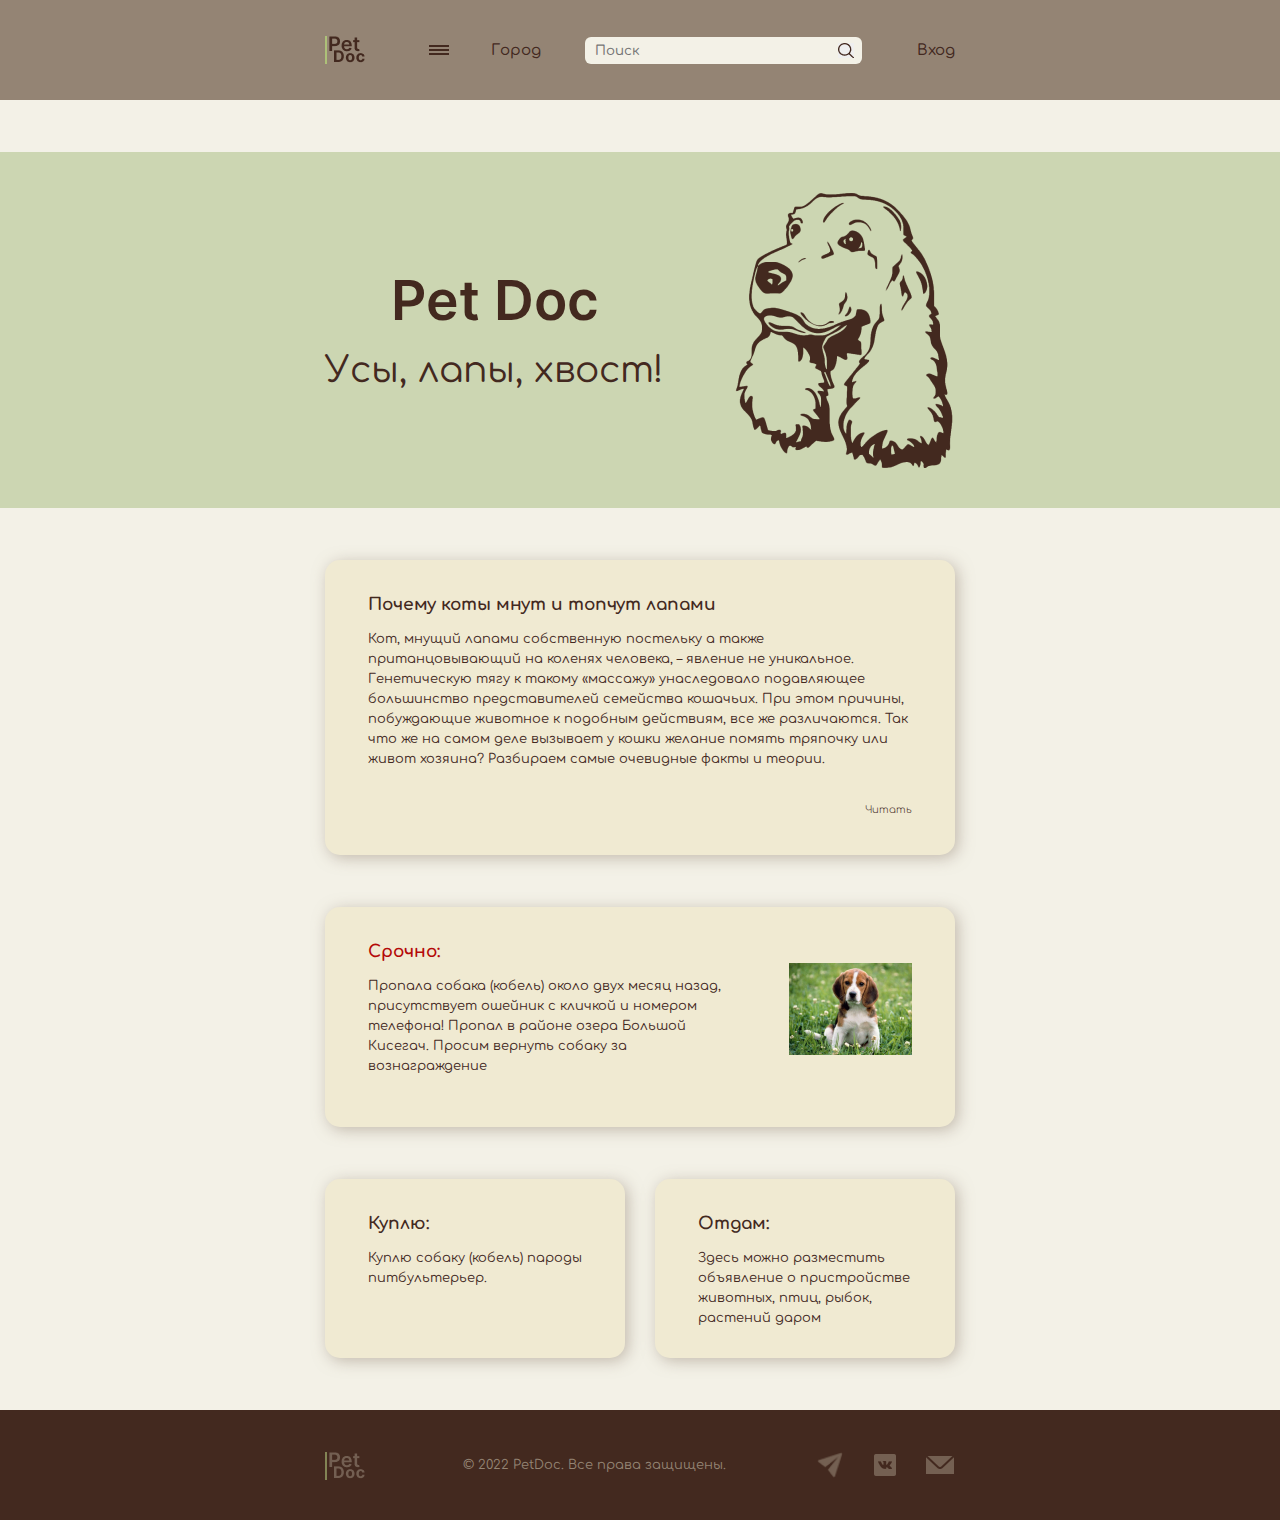
==== commit d69b3c5e: "pet-doc v1.07 FINAL personal.html" ====
--- a/index.html
+++ b/index.html
@@ -241,7 +241,7 @@
                                 <label class="checkbox__label">
                                     <input class="checkbox__input" type="checkbox" tabindex="4" />
                                     <span class="checkbox__span-fake"></span>
-                                    <span class="checkbox__span">Запомнить меня</span>
+                                    <span class="checkbox__span">Запомнить&nbsp;меня</span>
                                 </label>
                             </div>
                         </div>
@@ -299,7 +299,7 @@
                                     <input class="checkbox__input" type="checkbox" tabindex="5" />
                                     <span class="checkbox__span-fake"></span>
                                     <span class="checkbox__span">Согласен с <a href="#"
-                                            class="checkbox__link checkbox__link-rules">"Правилами сервиса".</a></span>
+                                            class="checkbox__link checkbox__link-rules">"Правилами&nbsp;сервиса".</a></span>
                                 </label>
                             </div>
                         </div>
--- a/css/style.css
+++ b/css/style.css
@@ -1626,4 +1626,12 @@
     background-color: #ADC178;
     border-radius: 8px;
   }
+  .checkbox__span {
+    font-weight: 400;
+    font-size: 11px;
+  }
+  .checkbox__link {
+    font-weight: 400;
+    font-size: 11px;
+  }
 }